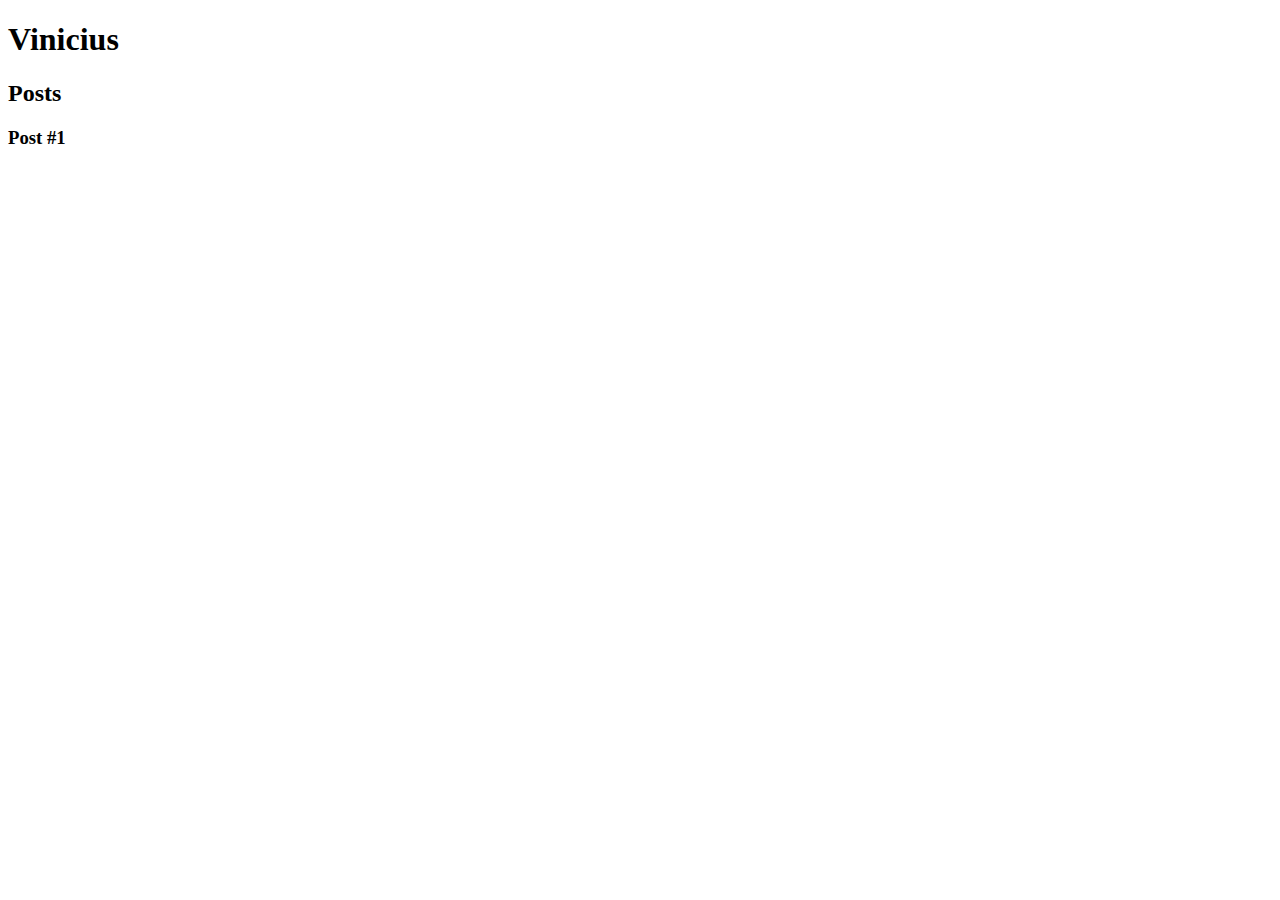
==== index.html @ 86cceeb4 "Adicionado arquivo index" ====
<!DOCTYPE html>
<html lang="en">
<head>
    <meta charset="UTF-8">
    <meta name="viewport" content="width=device-width, initial-scale=1.0">
    <title>index</title>
</head>
<body>
    <header>
        <h1>Vinicius</h1>
    </header>
    <section>
        <header>
            <h2>Posts</h2>
        </header>
        <article>
            <header>
                <h3>Post #1</h3>
            </header>
        </article>
    </section>
    <footer></footer>
</body>
</html>
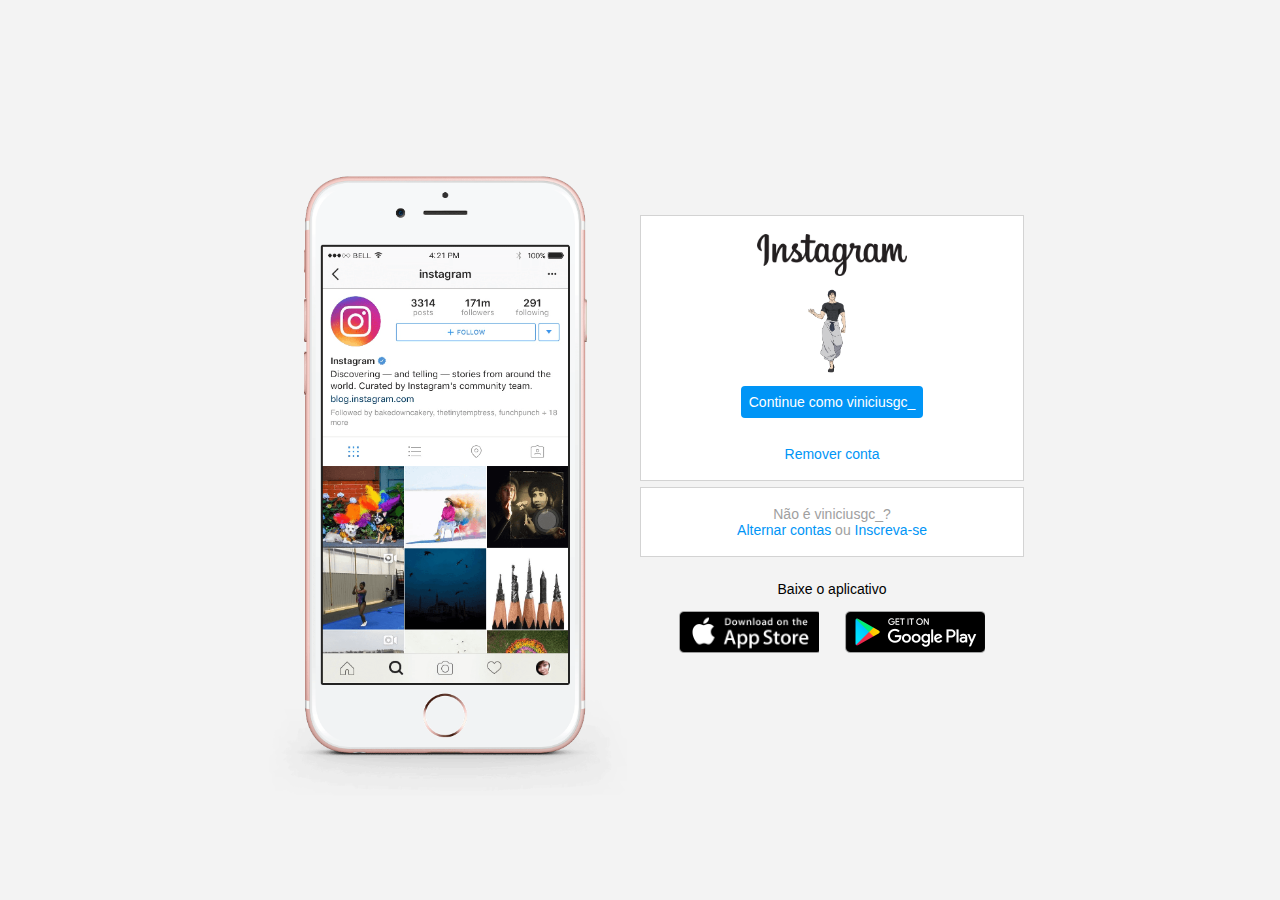
==== commit e067f752: "Old Instagram with only HTML/CSS" ====
--- a/index.html
+++ b/index.html
@@ -3,22 +3,50 @@
 <head>
     <meta charset="UTF-8">
     <meta name="viewport" content="width=device-width, initial-scale=1.0">
-    <title>index</title>
+    <link rel="stylesheet" href="style.css">
+    <title>Instagram</title>
 </head>
 <body>
-    <header>
-        <h1>Vinicius</h1>
-    </header>
-    <section>
-        <header>
-            <h2>Posts</h2>
-        </header>
-        <article>
-            <header>
-                <h3>Post #1</h3>
-            </header>
-        </article>
-    </section>
-    <footer></footer>
+    <div class="instagram-wrapper">
+        <div class="instagram-phone">
+            <img src="/img/instagram-celular.png" alt="celular">
+        </div>
+
+        <div class="instagram-continue">
+            <div class="group">
+                <img src="/img/instagram-logo.png" class="instagram-logo" alt="logomarca">
+                <div class="profile-photo">
+                    <img src="/img/toji2.webp" alt="foto">
+                </div>
+                <a href="#" class="instagram-login">Continue como viniciusgc_</a> 
+                <a href="#" class="instagram-logout">Remover conta</a>
+            </div>
+
+            <div class="group">
+                <p class="not-account">
+                    Não é viniciusgc_?
+                </p>
+                <p class="not-account">
+                    <span class="link-blue">
+                        Alternar contas
+                    </span>
+                    ou
+                    <span class="link-blue">
+                        Inscreva-se
+                    </span>
+                </p>
+            </div>
+            <div class="get-the-app">
+                <p class="get-app">
+                    Baixe o aplicativo
+                </p>
+                <div class="download">
+                    <a href="#" class="app-download"></a>      
+                    <a href="#" class="app-download"></a>
+                </div>
+            </div>
+        </div>    
+        
+    </div>
 </body>
 </html>--- a/style.css
+++ b/style.css
@@ -0,0 +1,157 @@
+*{
+    padding: 0;
+    margin: 0;
+    box-sizing: border-box;
+    text-decoration: none;
+    font-family: sans-serif;
+    font-size: 14px;
+}
+
+body{
+    width: 100%;
+    min-height: 100vh;
+    background-color: rgb(243, 243, 243);
+    margin: 0;
+    padding: 0;
+    display: flex;
+    justify-content: center;
+
+}
+
+.instagram-wrapper{
+    display: flex;
+    align-items: center;
+    justify-content: start;
+    width: 60%;
+    height: 100vh;
+
+
+}
+.instagram-phone{
+    display: flex;
+    align-items: center;
+    justify-content: center;
+    width: 50%;
+
+}
+
+.instagram-phone img{
+    height: 50rem;
+}
+
+.instagram-continue{
+    display: flex;
+    align-items: center;
+    justify-content: space-around;
+    flex-direction: column;
+    width: 50%;
+    min-height: 34rem;
+}
+
+.group{
+    display: flex;
+    justify-content: space-between;
+    align-items: center;
+    flex-direction: column;
+    background-color: white;
+    width: 100%;
+    padding: 1.3rem 0 ;
+    border: 1px solid lightgray;
+}
+
+.group:nth-child(1){
+    min-height: 19rem;
+
+}
+
+.instagram-logo{
+    height: 3rem;
+}
+
+.profile-photo{
+    display: flex;
+    justify-content: center;
+    align-items: center;
+    border-radius: 50%;
+    overflow: hidden;
+}
+
+.profile-photo img{
+    height: 6rem;
+}
+
+.instagram-login{
+    background-color: #0095F6;
+    color: white;
+    padding: 8px;
+    border-radius: 4px;
+}
+.instagram-logout{
+    color: #0095F6;
+    margin-top: 1rem;
+
+}
+.not-account{
+    color: rgb(160, 160, 160);
+
+}
+.link-blue{
+    color: #0095F6;
+}
+
+.get-the-app{
+    display: flex;
+    flex-direction: column;
+    align-items: center;
+    justify-content: center;
+    width: 100%;
+    padding: 1.3rem 0;
+}
+
+.download{
+    display: flex;
+    width: 100%;
+    justify-content: space-evenly;
+    align-items: center;
+    padding: 1rem;
+}
+
+.app-download{
+    height: 3rem;
+    width: 10rem;
+    background-size: cover;
+}
+
+.app-download:nth-child(1){
+    background-image: url(./img/apple-button.png);
+}
+
+.app-download:nth-child(2){
+    background-image: url(./img/googleplay-button.png);
+}
+
+/* media queries */
+
+@media(max-width:1024px){
+    .instagram-wrapper{
+        width: 90%;
+    }
+}
+
+@media(max-width:650px){
+    body{
+        background-color: white;
+    }
+    .group{
+        border: 2px solid transparent;
+    }
+    .instagram-wrapper{
+        width: 90%;
+    }
+    .instagram-phone{
+        display: none;
+    }
+    .instagram-continue{
+        width: 100%;
+    }
+}